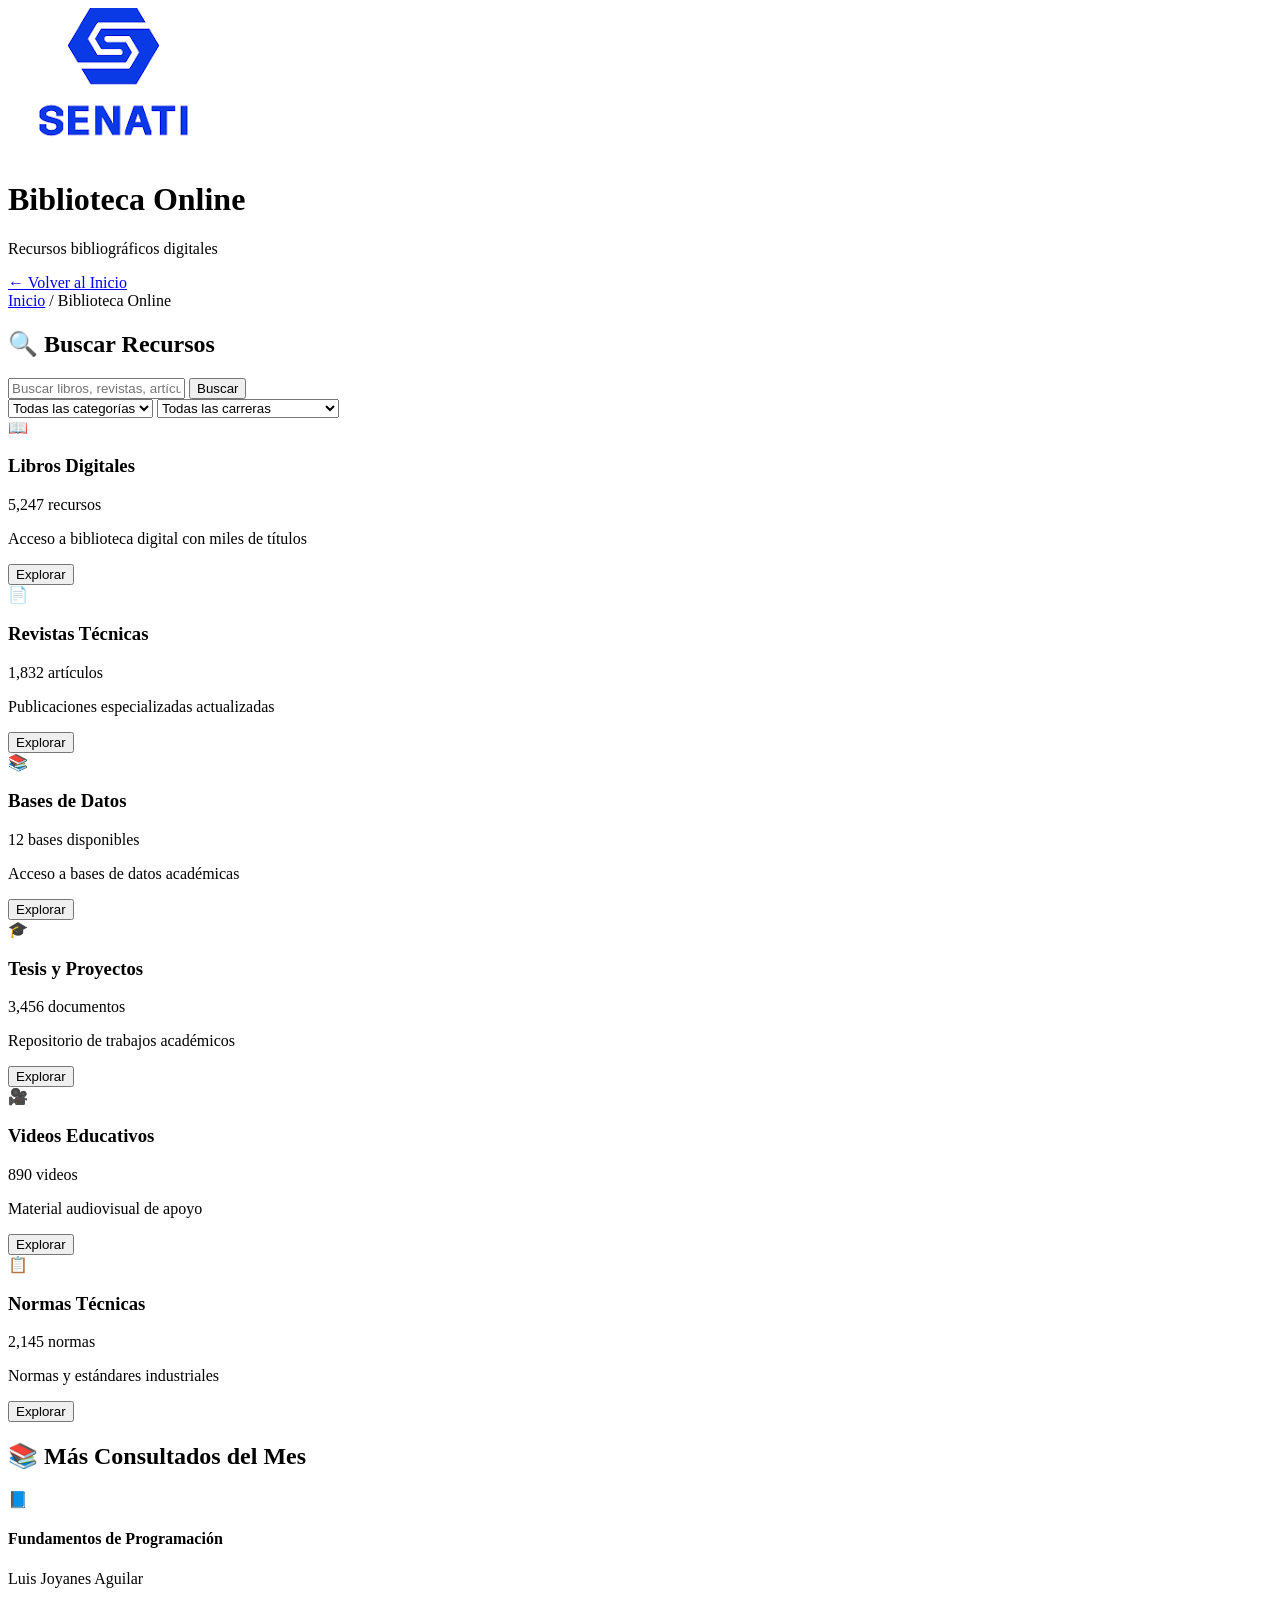
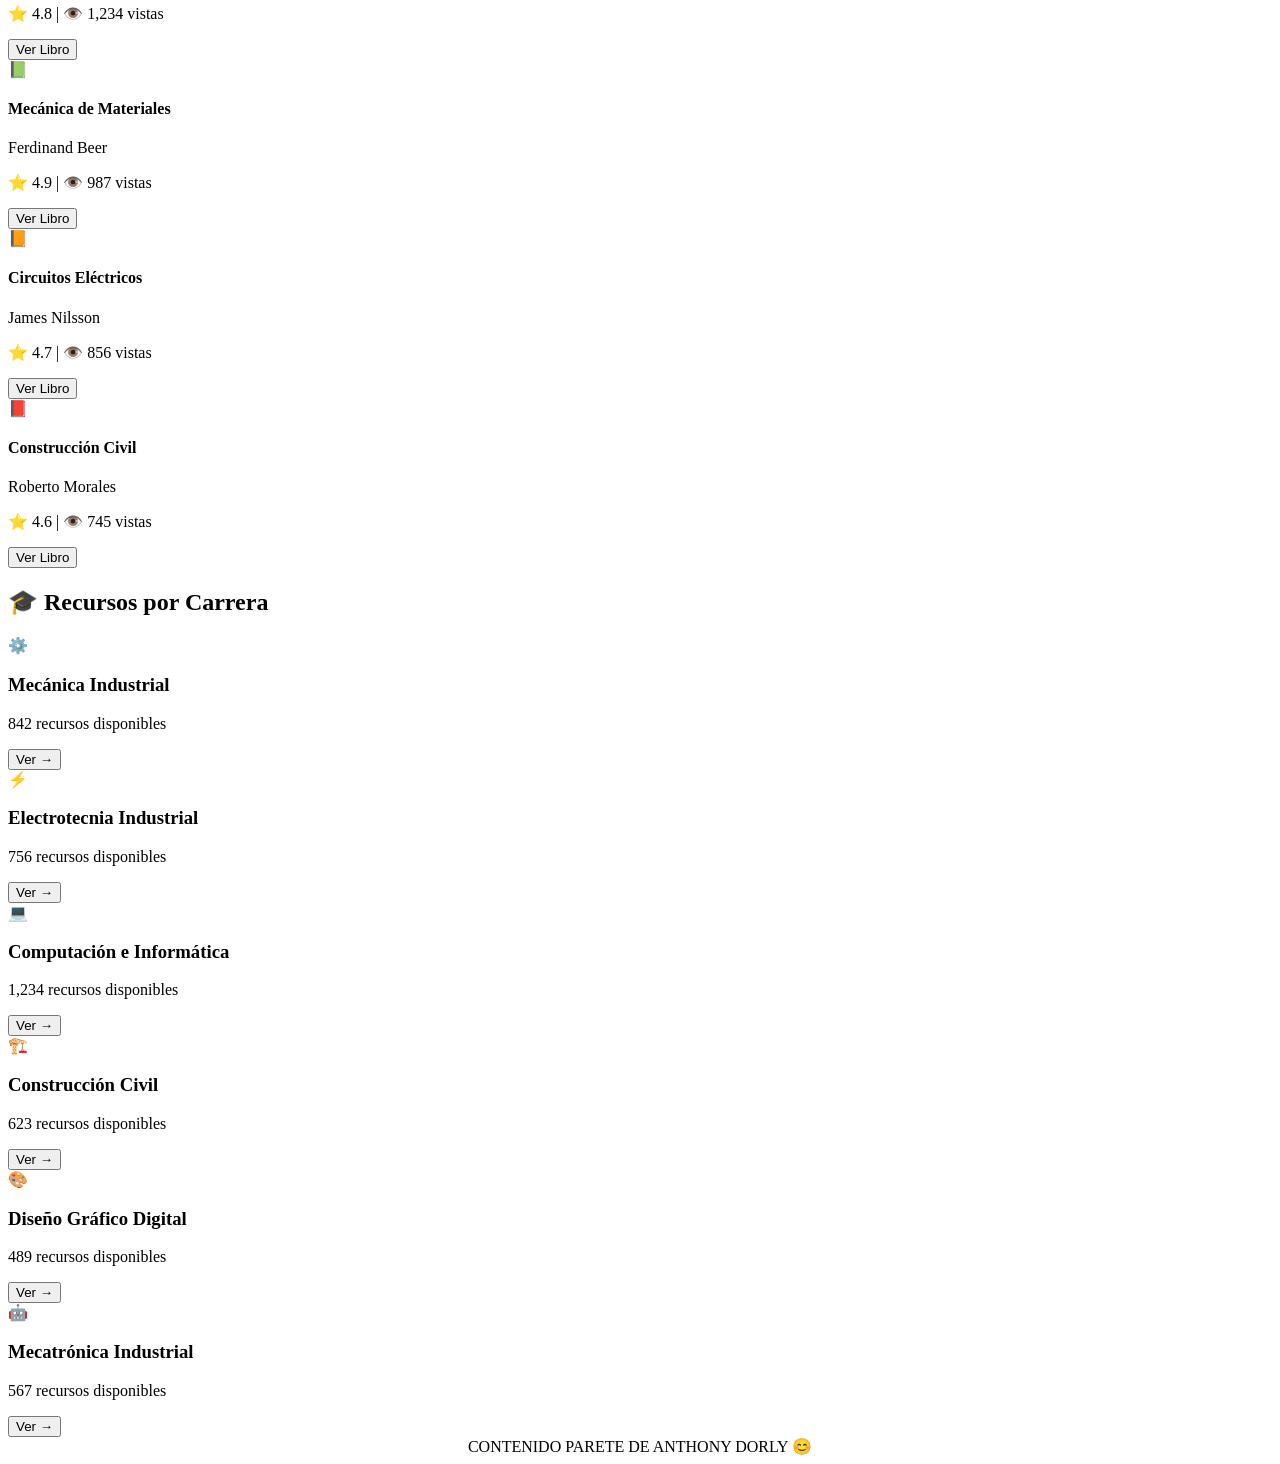
==== page/biblioteca.html @ 98f217ad "PAGINA DE BIBLIOTECA creada Parte lista para ser conectada" ====
<!DOCTYPE html>
<html lang="es">
<head>
    <meta charset="UTF-8">
    <meta name="viewport" content="width=device-width, initial-scale=1.0">
    <title>Biblioteca Online - SENATI</title>
    <link rel="shortcut icon" href="../img/logo-senati.png" type="image/x-icon">
    <link rel="stylesheet" href="../css/pages.css">
</head>
<body>

    <!-- HEADER -->
    <header class="page-header">
        <div class="header-content">
            <div class="header-left">
                <img src="../img/logo-senati.png" alt="SENATI" class="logo">
                <div class="header-title">
                    <h1>Biblioteca Online</h1>
                    <p>Recursos bibliográficos digitales</p>
                </div>
            </div>
            <a href="../index.html" class="btn-back">← Volver al Inicio</a>
        </div>
    </header>

    <!-- MAIN -->
    <main class="main-content">

        <!-- BREADCRUMB -->
        <div class="breadcrumb">
            <a href="../index.html">Inicio</a> / <span>Biblioteca Online</span>
        </div>

        <!-- SEARCH BAR -->
        <div class="search-container">
            <h2>🔍 Buscar Recursos</h2>
            <div class="search-bar">
                <input type="text" placeholder="Buscar libros, revistas, artículos...">
                <button class="btn-search">Buscar</button>
            </div>
            <div class="search-filters">
                <select>
                    <option>Todas las categorías</option>
                    <option>Libros</option>
                    <option>Revistas</option>
                    <option>Artículos</option>
                    <option>Tesis</option>
                </select>
                <select>
                    <option>Todas las carreras</option>
                    <option>Mecánica Industrial</option>
                    <option>Electrotecnia</option>
                    <option>Computación e Informática</option>
                    <option>Construcción Civil</option>
                </select>
            </div>
        </div>
        
        <!-- CATEGORIES -->
        <div class="categories-grid">
            <div class="category-card">
                <div class="category-icon">📖</div>
                <h3>Libros Digitales</h3>
                <p class="category-count">5,247 recursos</p>
                <p>Acceso a biblioteca digital con miles de títulos</p>
                <button class="btn-category">Explorar</button>
            </div>

            <div class="category-card">
                <div class="category-icon">📄</div>
                <h3>Revistas Técnicas</h3>
                <p class="category-count">1,832 artículos</p>
                <p>Publicaciones especializadas actualizadas</p>
                <button class="btn-category">Explorar</button>
            </div>

            <div class="category-card">
                <div class="category-icon">📚</div>
                <h3>Bases de Datos</h3>
                <p class="category-count">12 bases disponibles</p>
                <p>Acceso a bases de datos académicas</p>
                <button class="btn-category">Explorar</button>
            </div>

            <div class="category-card">
                <div class="category-icon">🎓</div>
                <h3>Tesis y Proyectos</h3>
                <p class="category-count">3,456 documentos</p>
                <p>Repositorio de trabajos académicos</p>
                <button class="btn-category">Explorar</button>
            </div>

            <div class="category-card">
                <div class="category-icon">🎥</div>
                <h3>Videos Educativos</h3>
                <p class="category-count">890 videos</p>
                <p>Material audiovisual de apoyo</p>
                <button class="btn-category">Explorar</button>
            </div>

            <div class="category-card">
                <div class="category-icon">📋</div>
                <h3>Normas Técnicas</h3>
                <p class="category-count">2,145 normas</p>
                <p>Normas y estándares industriales</p>
                <button class="btn-category">Explorar</button>
            </div>
        </div>

        <!-- POPULAR BOOKS -->
        <section class="popular-section">
            <h2>📚 Más Consultados del Mes</h2>
            <div class="books-grid">
                <div class="book-card">
                    <div class="book-cover">📘</div>
                    <h4>Fundamentos de Programación</h4>
                    <p class="book-author">Luis Joyanes Aguilar</p>
                    <p class="book-stats">⭐ 4.8 | 👁️ 1,234 vistas</p>
                    <button class="btn-book">Ver Libro</button>
                </div>

                <div class="book-card">
                    <div class="book-cover">📗</div>
                    <h4>Mecánica de Materiales</h4>
                    <p class="book-author">Ferdinand Beer</p>
                    <p class="book-stats">⭐ 4.9 | 👁️ 987 vistas</p>
                    <button class="btn-book">Ver Libro</button>
                </div>

                <div class="book-card">
                    <div class="book-cover">📙</div>
                    <h4>Circuitos Eléctricos</h4>
                    <p class="book-author">James Nilsson</p>
                    <p class="book-stats">⭐ 4.7 | 👁️ 856 vistas</p>
                    <button class="btn-book">Ver Libro</button>
                </div>

                <div class="book-card">
                    <div class="book-cover">📕</div>
                    <h4>Construcción Civil</h4>
                    <p class="book-author">Roberto Morales</p>
                    <p class="book-stats">⭐ 4.6 | 👁️ 745 vistas</p>
                    <button class="btn-book">Ver Libro</button>
                </div>
            </div>
        </section>

        <!-- CARRERAS -->
        <section class="careers-section">
            <h2>🎓 Recursos por Carrera</h2>
            <div class="careers-list">
                <div class="career-item">
                    <div class="career-icon">⚙️</div>
                    <div class="career-info">
                        <h3>Mecánica Industrial</h3>
                        <p>842 recursos disponibles</p>
                    </div>
                    <button class="btn-career">Ver →</button>
                </div>

                <div class="career-item">
                    <div class="career-icon">⚡</div>
                    <div class="career-info">
                        <h3>Electrotecnia Industrial</h3>
                        <p>756 recursos disponibles</p>
                    </div>
                    <button class="btn-career">Ver →</button>
                </div>

                <div class="career-item">
                    <div class="career-icon">💻</div>
                    <div class="career-info">
                        <h3>Computación e Informática</h3>
                        <p>1,234 recursos disponibles</p>
                    </div>
                    <button class="btn-career">Ver →</button>
                </div>

                <div class="career-item">
                    <div class="career-icon">🏗️</div>
                    <div class="career-info">
                        <h3>Construcción Civil</h3>
                        <p>623 recursos disponibles</p>
                    </div>
                    <button class="btn-career">Ver →</button>
                </div>

                <div class="career-item">
                    <div class="career-icon">🎨</div>
                    <div class="career-info">
                        <h3>Diseño Gráfico Digital</h3>
                        <p>489 recursos disponibles</p>
                    </div>
                    <button class="btn-career">Ver →</button>
                </div>

                <div class="career-item">
                    <div class="career-icon">🤖</div>
                    <div class="career-info">
                        <h3>Mecatrónica Industrial</h3>
                        <p>567 recursos disponibles</p>
                    </div>
                    <button class="btn-career">Ver →</button>
                </div>
            </div>
        </section>

    </main>

</body>
</html>
<center> CONTENIDO PARETE DE ANTHONY DORLY 😊 </center>
        </div>
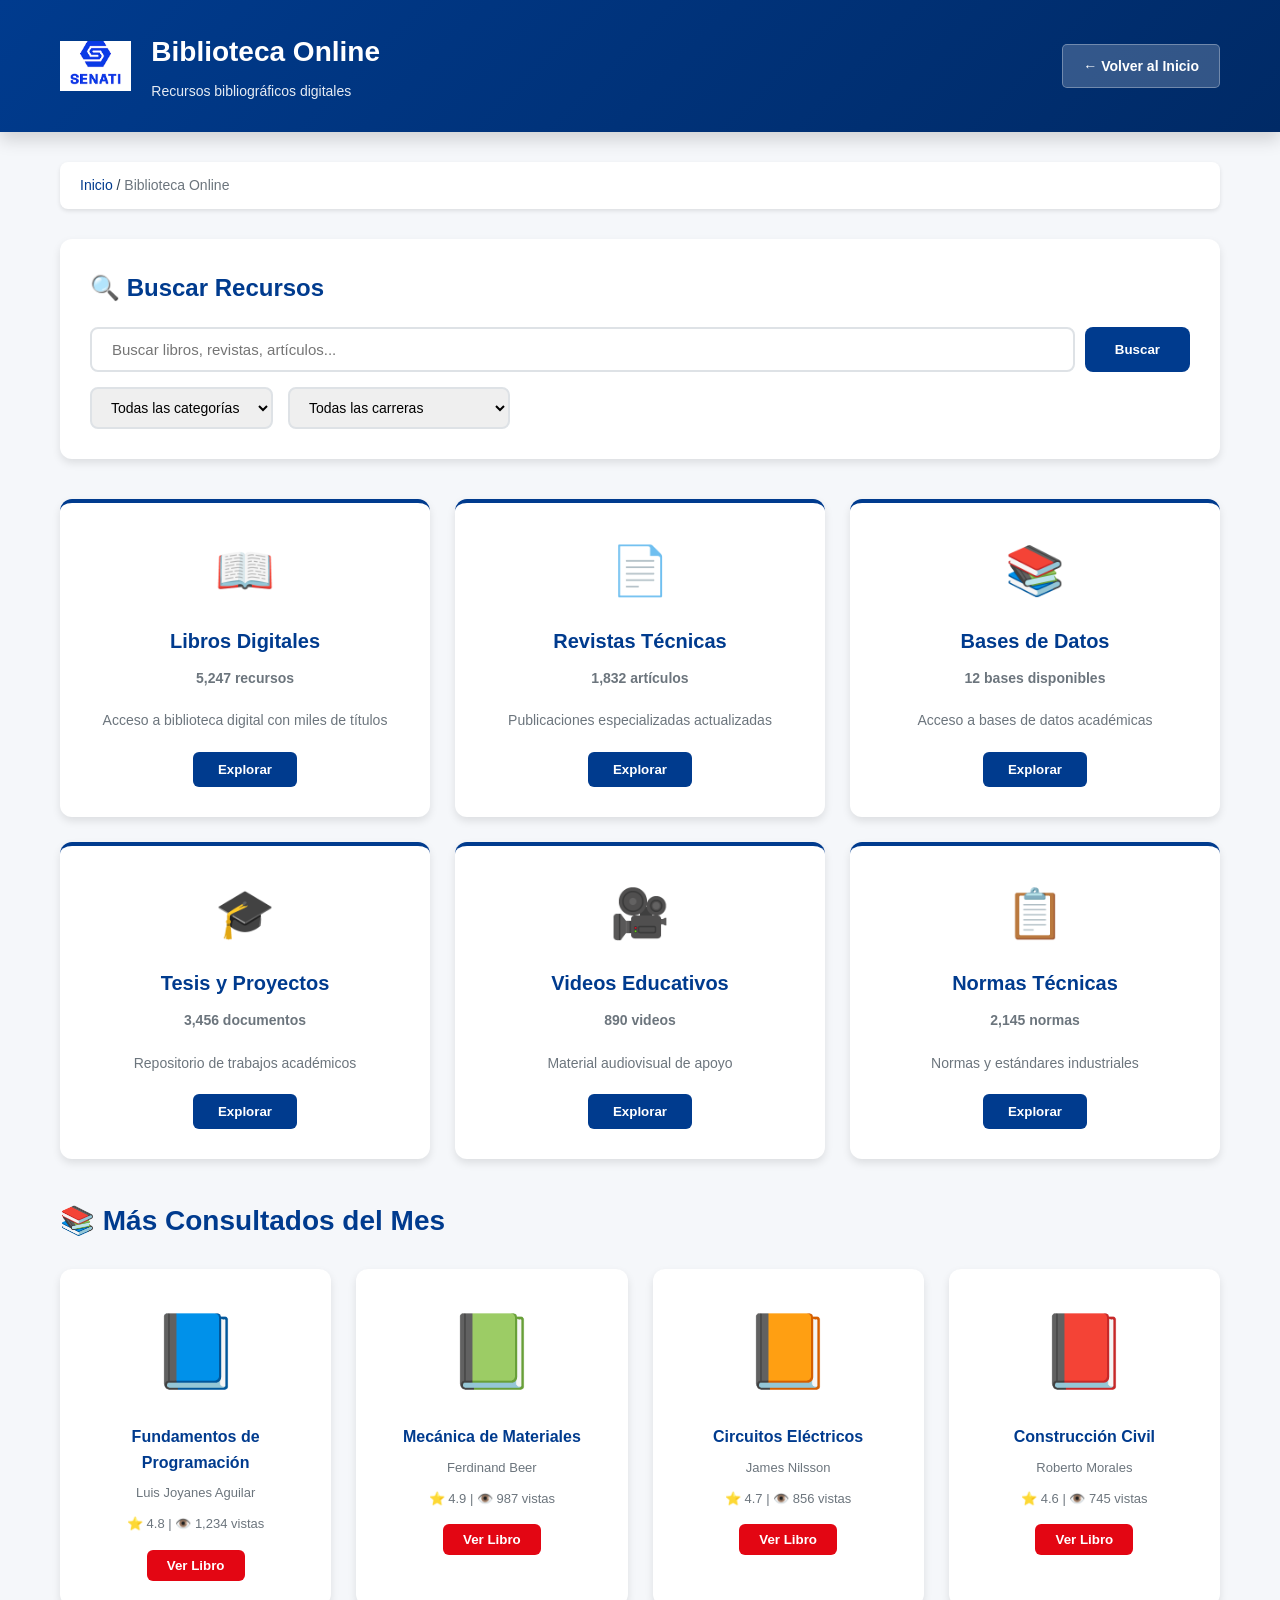
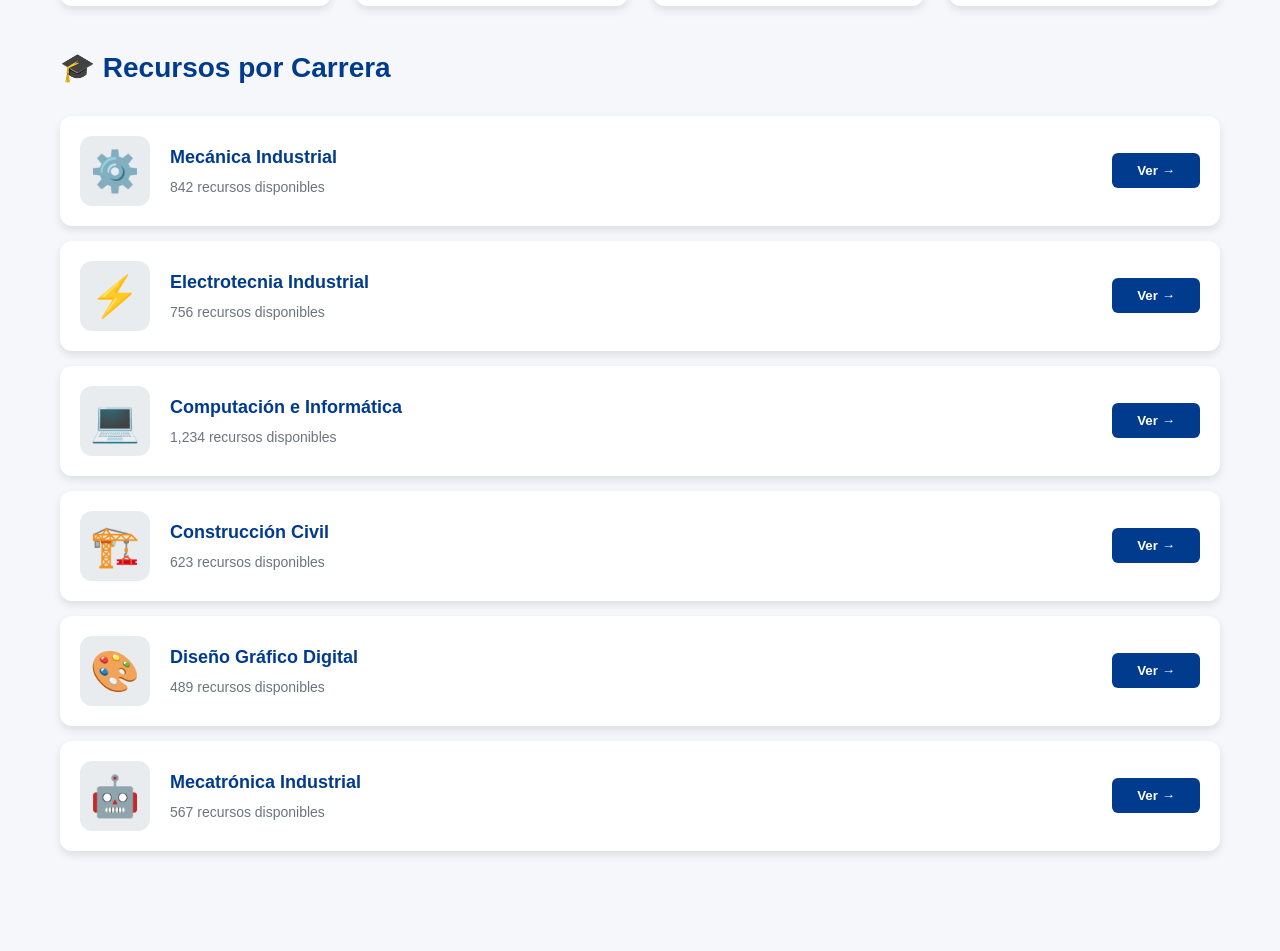
==== commit ea7780e7: "Remove content from biblioteca.html" ====
--- a/page/biblioteca.html
+++ b/page/biblioteca.html
@@ -209,5 +209,5 @@
 
 </body>
 </html>
-<center> CONTENIDO PARETE DE ANTHONY DORLY 😊 </center>
-        </div>
+
+        </div>
--- a/css/pages.css
+++ b/css/pages.css
@@ -0,0 +1,2617 @@
+/* ================================
+   PÁGINAS INTERNAS - SENATI
+   Diseño profesional para todas las páginas
+   ================================ */
+
+/* RESET Y VARIABLES */
+* {
+    margin: 0;
+    padding: 0;
+    box-sizing: border-box;
+}
+
+:root {
+    --senati-blue: #003b8e;
+    --senati-blue-dark: #002a66;
+    --senati-blue-light: #1e5fb8;
+    --senati-red: #e30613;
+    --senati-red-dark: #c00510;
+    --white: #ffffff;
+    --gray-bg: #f5f7fa;
+    --gray-light: #e9ecef;
+    --gray-medium: #dee2e6;
+    --text-dark: #2c3e50;
+    --text-gray: #6c757d;
+    --success: #28a745;
+    --warning: #ffc107;
+    --danger: #dc3545;
+    --info: #17a2b8;
+    --shadow-sm: 0 2px 4px rgba(0, 0, 0, 0.1);
+    --shadow: 0 4px 8px rgba(0, 0, 0, 0.1);
+    --shadow-lg: 0 8px 16px rgba(0, 0, 0, 0.15);
+    --shadow-xl: 0 12px 24px rgba(0, 0, 0, 0.2);
+}
+
+body {
+    font-family: 'Segoe UI', -apple-system, BlinkMacSystemFont, sans-serif;
+    background: var(--gray-bg);
+    color: var(--text-dark);
+    line-height: 1.6;
+    min-height: 100vh;
+}
+
+/* ================================
+   HEADER DE PÁGINAS
+   ================================ */
+.page-header {
+    background: linear-gradient(135deg, var(--senati-blue) 0%, var(--senati-blue-dark) 100%);
+    color: var(--white);
+    padding: 30px 0;
+    box-shadow: var(--shadow-lg);
+    position: sticky;
+    top: 0;
+    z-index: 100;
+}
+
+.header-content {
+    max-width: 1200px;
+    margin: 0 auto;
+    padding: 0 20px;
+    display: flex;
+    justify-content: space-between;
+    align-items: center;
+    gap: 20px;
+}
+
+.header-left {
+    display: flex;
+    align-items: center;
+    gap: 20px;
+}
+
+.header-left .logo {
+    height: 50px;
+    transition: transform 0.3s;
+}
+
+.header-left .logo:hover {
+    transform: scale(1.05);
+}
+
+.header-title h1 {
+    font-size: 28px;
+    font-weight: 700;
+    margin-bottom: 5px;
+}
+
+.header-title p {
+    font-size: 14px;
+    opacity: 0.9;
+}
+
+.btn-back {
+    background: rgba(255, 255, 255, 0.2);
+    color: var(--white);
+    padding: 10px 20px;
+    border-radius: 5px;
+    text-decoration: none;
+    font-size: 14px;
+    font-weight: 600;
+    transition: all 0.3s;
+    border: 1px solid rgba(255, 255, 255, 0.3);
+}
+
+.btn-back:hover {
+    background: var(--senati-red);
+    border-color: var(--senati-red);
+    transform: translateX(-5px);
+}
+
+/* ================================
+   MAIN CONTENT
+   ================================ */
+.main-content {
+    max-width: 1200px;
+    margin: 0 auto;
+    padding: 30px 20px 60px;
+}
+
+/* BREADCRUMB */
+.breadcrumb {
+    background: var(--white);
+    padding: 12px 20px;
+    border-radius: 8px;
+    margin-bottom: 30px;
+    box-shadow: var(--shadow-sm);
+    font-size: 14px;
+}
+
+.breadcrumb a {
+    color: var(--senati-blue);
+    text-decoration: none;
+    transition: color 0.3s;
+}
+
+.breadcrumb a:hover {
+    color: var(--senati-red);
+}
+
+.breadcrumb span {
+    color: var(--text-gray);
+}
+
+/* ================================
+   INFO BOX
+   ================================ */
+.info-box {
+    background: linear-gradient(135deg, var(--senati-blue) 0%, var(--senati-blue-light) 100%);
+    color: var(--white);
+    padding: 40px;
+    border-radius: 12px;
+    margin-bottom: 40px;
+    box-shadow: var(--shadow-lg);
+}
+
+.info-box h2 {
+    font-size: 32px;
+    margin-bottom: 15px;
+    font-weight: 700;
+}
+
+.info-box p {
+    font-size: 16px;
+    line-height: 1.8;
+    margin-bottom: 25px;
+    opacity: 0.95;
+}
+
+.info-box.blackboard-theme {
+    background: linear-gradient(135deg, #2c2c2c 0%, #1a1a1a 100%);
+}
+
+.info-box.titulacion-theme {
+    background: linear-gradient(135deg, var(--senati-red) 0%, #a00410 100%);
+}
+
+.access-button {
+    display: inline-block;
+    background: var(--white);
+    color: var(--senati-blue);
+    padding: 15px 30px;
+    border-radius: 8px;
+    text-decoration: none;
+    font-weight: 700;
+    font-size: 16px;
+    transition: all 0.3s;
+    box-shadow: var(--shadow);
+}
+
+.access-button:hover {
+    background: var(--senati-red);
+    color: var(--white);
+    transform: translateY(-3px);
+    box-shadow: var(--shadow-xl);
+}
+
+/* ================================
+   SEARCH CONTAINER
+   ================================ */
+.search-container {
+    background: var(--white);
+    padding: 30px;
+    border-radius: 12px;
+    margin-bottom: 40px;
+    box-shadow: var(--shadow);
+}
+
+.search-container h2 {
+    color: var(--senati-blue);
+    font-size: 24px;
+    margin-bottom: 20px;
+}
+
+.search-bar {
+    display: flex;
+    gap: 10px;
+    margin-bottom: 15px;
+}
+
+.search-bar input {
+    flex: 1;
+    padding: 12px 20px;
+    border: 2px solid var(--gray-medium);
+    border-radius: 8px;
+    font-size: 15px;
+    transition: border-color 0.3s;
+}
+
+.search-bar input:focus {
+    outline: none;
+    border-color: var(--senati-blue);
+}
+
+.btn-search {
+    background: var(--senati-blue);
+    color: var(--white);
+    padding: 12px 30px;
+    border: none;
+    border-radius: 8px;
+    font-weight: 600;
+    cursor: pointer;
+    transition: all 0.3s;
+}
+
+.btn-search:hover {
+    background: var(--senati-red);
+    transform: translateY(-2px);
+}
+
+.search-filters {
+    display: flex;
+    gap: 15px;
+    flex-wrap: wrap;
+}
+
+.search-filters select {
+    padding: 10px 15px;
+    border: 2px solid var(--gray-medium);
+    border-radius: 8px;
+    font-size: 14px;
+    cursor: pointer;
+    transition: border-color 0.3s;
+}
+
+.search-filters select:focus {
+    outline: none;
+    border-color: var(--senati-blue);
+}
+
+/* ================================
+   CATEGORIES GRID (BIBLIOTECA)
+   ================================ */
+.categories-grid {
+    display: grid;
+    grid-template-columns: repeat(auto-fit, minmax(280px, 1fr));
+    gap: 25px;
+    margin-bottom: 40px;
+}
+
+.category-card {
+    background: var(--white);
+    padding: 30px;
+    border-radius: 12px;
+    text-align: center;
+    box-shadow: var(--shadow);
+    transition: all 0.3s;
+    border-top: 4px solid var(--senati-blue);
+}
+
+.category-card:hover {
+    transform: translateY(-8px);
+    box-shadow: var(--shadow-xl);
+    border-top-color: var(--senati-red);
+}
+
+.category-icon {
+    font-size: 48px;
+    margin-bottom: 15px;
+}
+
+.category-card h3 {
+    color: var(--senati-blue);
+    font-size: 20px;
+    margin-bottom: 10px;
+    font-weight: 700;
+}
+
+.category-count {
+    color: var(--senati-red);
+    font-weight: 700;
+    font-size: 18px;
+    margin-bottom: 10px;
+}
+
+.category-card p {
+    color: var(--text-gray);
+    font-size: 14px;
+    margin-bottom: 20px;
+}
+
+.btn-category {
+    background: var(--senati-blue);
+    color: var(--white);
+    padding: 10px 25px;
+    border: none;
+    border-radius: 6px;
+    font-weight: 600;
+    cursor: pointer;
+    transition: all 0.3s;
+}
+
+.btn-category:hover {
+    background: var(--senati-red);
+    transform: scale(1.05);
+}
+
+/* ================================
+   POPULAR BOOKS SECTION
+   ================================ */
+.popular-section {
+    margin-bottom: 40px;
+}
+
+.popular-section h2 {
+    color: var(--senati-blue);
+    font-size: 28px;
+    margin-bottom: 25px;
+}
+
+.books-grid {
+    display: grid;
+    grid-template-columns: repeat(auto-fit, minmax(240px, 1fr));
+    gap: 25px;
+}
+
+.book-card {
+    background: var(--white);
+    padding: 25px;
+    border-radius: 12px;
+    box-shadow: var(--shadow);
+    text-align: center;
+    transition: all 0.3s;
+}
+
+.book-card:hover {
+    transform: translateY(-5px);
+    box-shadow: var(--shadow-lg);
+}
+
+.book-cover {
+    font-size: 72px;
+    margin-bottom: 15px;
+}
+
+.book-card h4 {
+    color: var(--senati-blue);
+    font-size: 16px;
+    margin-bottom: 8px;
+    font-weight: 700;
+}
+
+.book-author {
+    color: var(--text-gray);
+    font-size: 13px;
+    margin-bottom: 10px;
+}
+
+.book-stats {
+    font-size: 13px;
+    color: var(--text-gray);
+    margin-bottom: 15px;
+}
+
+.btn-book {
+    background: var(--senati-red);
+    color: var(--white);
+    padding: 8px 20px;
+    border: none;
+    border-radius: 6px;
+    font-weight: 600;
+    cursor: pointer;
+    transition: all 0.3s;
+}
+
+.btn-book:hover {
+    background: var(--senati-blue);
+    transform: scale(1.05);
+}
+
+/* ================================
+   CAREERS SECTION
+   ================================ */
+.careers-section {
+    margin-bottom: 40px;
+}
+
+.careers-section h2 {
+    color: var(--senati-blue);
+    font-size: 28px;
+    margin-bottom: 25px;
+}
+
+.careers-list {
+    display: flex;
+    flex-direction: column;
+    gap: 15px;
+}
+
+.career-item {
+    background: var(--white);
+    padding: 20px;
+    border-radius: 12px;
+    display: flex;
+    align-items: center;
+    gap: 20px;
+    box-shadow: var(--shadow);
+    transition: all 0.3s;
+}
+
+.career-item:hover {
+    transform: translateX(10px);
+    box-shadow: var(--shadow-lg);
+}
+
+.career-icon {
+    font-size: 40px;
+    background: var(--gray-light);
+    width: 70px;
+    height: 70px;
+    display: flex;
+    align-items: center;
+    justify-content: center;
+    border-radius: 12px;
+}
+
+.career-info {
+    flex: 1;
+}
+
+.career-info h3 {
+    color: var(--senati-blue);
+    font-size: 18px;
+    margin-bottom: 5px;
+    font-weight: 700;
+}
+
+.career-info p {
+    color: var(--text-gray);
+    font-size: 14px;
+}
+
+.btn-career {
+    background: var(--senati-blue);
+    color: var(--white);
+    padding: 10px 25px;
+    border: none;
+    border-radius: 6px;
+    font-weight: 600;
+    cursor: pointer;
+    transition: all 0.3s;
+}
+
+.btn-career:hover {
+    background: var(--senati-red);
+}
+
+/* ================================
+   EMAIL CONTAINER (CORREO)
+   ================================ */
+.email-container {
+    background: var(--white);
+    border-radius: 12px;
+    box-shadow: var(--shadow);
+    overflow: hidden;
+    display: grid;
+    grid-template-columns: 250px 1fr;
+    min-height: 600px;
+}
+
+.sidebar {
+    background: var(--gray-light);
+    padding: 20px;
+    border-right: 1px solid var(--gray-medium);
+}
+
+.btn-compose {
+    width: 100%;
+    background: var(--senati-red);
+    color: var(--white);
+    padding: 12px;
+    border: none;
+    border-radius: 8px;
+    font-weight: 700;
+    font-size: 15px;
+    cursor: pointer;
+    margin-bottom: 20px;
+    transition: all 0.3s;
+}
+
+.btn-compose:hover {
+    background: var(--senati-blue);
+    transform: scale(1.02);
+}
+
+.sidebar-menu {
+    list-style: none;
+}
+
+.sidebar-menu li {
+    margin-bottom: 5px;
+}
+
+.sidebar-menu a {
+    display: flex;
+    align-items: center;
+    justify-content: space-between;
+    padding: 12px 15px;
+    color: var(--text-dark);
+    text-decoration: none;
+    border-radius: 8px;
+    font-size: 14px;
+    transition: all 0.3s;
+}
+
+.sidebar-menu a:hover {
+    background: var(--white);
+}
+
+.sidebar-menu a.active {
+    background: var(--senati-blue);
+    color: var(--white);
+    font-weight: 600;
+}
+
+.menu-badge {
+    background: var(--senati-red);
+    color: var(--white);
+    padding: 2px 8px;
+    border-radius: 12px;
+    font-size: 12px;
+    font-weight: 700;
+}
+
+.email-content {
+    padding: 20px;
+}
+
+.email-toolbar {
+    display: flex;
+    gap: 10px;
+    padding-bottom: 15px;
+    border-bottom: 2px solid var(--gray-light);
+    margin-bottom: 15px;
+}
+
+.toolbar-btn {
+    background: var(--gray-light);
+    color: var(--text-dark);
+    padding: 8px 15px;
+    border: none;
+    border-radius: 6px;
+    font-size: 14px;
+    cursor: pointer;
+    transition: all 0.3s;
+}
+
+.toolbar-btn:hover {
+    background: var(--senati-blue);
+    color: var(--white);
+}
+
+.email-list {
+    list-style: none;
+}
+
+.email-item {
+    display: grid;
+    grid-template-columns: 30px 1fr 120px;
+    gap: 15px;
+    padding: 15px;
+    border-bottom: 1px solid var(--gray-light);
+    transition: all 0.3s;
+    cursor: pointer;
+}
+
+.email-item:hover {
+    background: var(--gray-bg);
+}
+
+.email-item.unread {
+    background: #f8f9fa;
+}
+
+.email-item.unread .email-from {
+    font-weight: 700;
+}
+
+.email-checkbox {
+    cursor: pointer;
+    width: 18px;
+    height: 18px;
+}
+
+.email-from {
+    color: var(--senati-blue);
+    font-size: 15px;
+    margin-bottom: 5px;
+}
+
+.email-subject {
+    color: var(--text-dark);
+    font-weight: 600;
+    font-size: 14px;
+    margin-bottom: 5px;
+}
+
+.email-preview {
+    color: var(--text-gray);
+    font-size: 13px;
+    overflow: hidden;
+    text-overflow: ellipsis;
+    white-space: nowrap;
+}
+
+.email-date {
+    color: var(--text-gray);
+    font-size: 13px;
+    text-align: right;
+}
+
+/* ================================
+   DASHBOARD (BLACKBOARD)
+   ================================ */
+.dashboard-grid {
+    display: grid;
+    grid-template-columns: repeat(auto-fit, minmax(280px, 1fr));
+    gap: 25px;
+    margin-bottom: 40px;
+}
+
+.dashboard-card {
+    background: var(--white);
+    padding: 30px;
+    border-radius: 12px;
+    box-shadow: var(--shadow);
+    text-align: center;
+    transition: all 0.3s;
+    border-left: 4px solid var(--senati-blue);
+}
+
+.dashboard-card:hover {
+    transform: translateY(-5px);
+    box-shadow: var(--shadow-lg);
+    border-left-color: var(--senati-red);
+}
+
+.dashboard-icon {
+    font-size: 48px;
+    margin-bottom: 15px;
+}
+
+.dashboard-card h3 {
+    color: var(--senati-blue);
+    font-size: 18px;
+    margin-bottom: 10px;
+    font-weight: 700;
+}
+
+.dashboard-stat {
+    color: var(--senati-red);
+    font-size: 24px;
+    font-weight: 700;
+    margin-bottom: 10px;
+}
+
+.dashboard-card p {
+    color: var(--text-gray);
+    font-size: 14px;
+}
+
+/* ================================
+   COURSES SECTION (BLACKBOARD)
+   ================================ */
+.courses-section {
+    margin-bottom: 40px;
+}
+
+.courses-section h2 {
+    color: var(--senati-blue);
+    font-size: 28px;
+    margin-bottom: 25px;
+}
+
+.courses-grid {
+    display: grid;
+    grid-template-columns: repeat(auto-fit, minmax(320px, 1fr));
+    gap: 25px;
+}
+
+.course-card {
+    background: var(--white);
+    border-radius: 12px;
+    overflow: hidden;
+    box-shadow: var(--shadow);
+    transition: all 0.3s;
+}
+
+.course-card:hover {
+    transform: translateY(-5px);
+    box-shadow: var(--shadow-lg);
+}
+
+.course-header {
+    background: linear-gradient(135deg, var(--senati-blue) 0%, var(--senati-blue-light) 100%);
+    color: var(--white);
+    padding: 15px 20px;
+    display: flex;
+    justify-content: space-between;
+    align-items: center;
+}
+
+.course-code {
+    background: rgba(255, 255, 255, 0.2);
+    padding: 5px 12px;
+    border-radius: 20px;
+    font-size: 13px;
+    font-weight: 700;
+}
+
+.course-status {
+    font-size: 12px;
+    font-weight: 600;
+    padding: 4px 10px;
+    border-radius: 12px;
+}
+
+.course-status.active {
+    background: var(--success);
+}
+
+.course-card h3 {
+    color: var(--senati-blue);
+    font-size: 20px;
+    padding: 20px 20px 10px;
+    font-weight: 700;
+}
+
+.course-instructor {
+    color: var(--text-gray);
+    font-size: 14px;
+    padding: 0 20px 15px;
+}
+
+.course-progress {
+    padding: 0 20px 15px;
+}
+
+.progress-label {
+    color: var(--text-gray);
+    font-size: 13px;
+    margin-bottom: 8px;
+}
+
+.progress-bar {
+    background: var(--gray-light);
+    height: 8px;
+    border-radius: 4px;
+    overflow: hidden;
+}
+
+.progress-fill {
+    background: linear-gradient(90deg, var(--senati-blue), var(--senati-red));
+    height: 100%;
+    transition: width 0.3s;
+}
+
+.course-stats {
+    display: flex;
+    gap: 15px;
+    padding: 15px 20px;
+    border-top: 1px solid var(--gray-light);
+    font-size: 13px;
+    color: var(--text-gray);
+}
+
+.btn-course {
+    width: calc(100% - 40px);
+    margin: 0 20px 20px;
+    background: var(--senati-blue);
+    color: var(--white);
+    padding: 12px;
+    border: none;
+    border-radius: 8px;
+    font-weight: 600;
+    cursor: pointer;
+    transition: all 0.3s;
+}
+
+.btn-course:hover {
+    background: var(--senati-red);
+}
+
+/* ================================
+   DEADLINES SECTION
+   ================================ */
+.deadlines-section {
+    margin-bottom: 40px;
+}
+
+.deadlines-section h2 {
+    color: var(--senati-blue);
+    font-size: 28px;
+    margin-bottom: 25px;
+}
+
+.deadlines-list {
+    display: flex;
+    flex-direction: column;
+    gap: 15px;
+}
+
+.deadline-item {
+    background: var(--white);
+    padding: 20px;
+    border-radius: 12px;
+    display: grid;
+    grid-template-columns: 80px 1fr 120px;
+    gap: 20px;
+    align-items: center;
+    box-shadow: var(--shadow);
+    transition: all 0.3s;
+    border-left: 4px solid var(--gray-medium);
+}
+
+.deadline-item:hover {
+    transform: translateX(5px);
+    box-shadow: var(--shadow-lg);
+}
+
+.deadline-item.urgent {
+    border-left-color: var(--danger);
+}
+
+.deadline-item.warning {
+    border-left-color: var(--warning);
+}
+
+.deadline-item.normal {
+    border-left-color: var(--info);
+}
+
+.deadline-date {
+    text-align: center;
+}
+
+.date-day {
+    font-size: 32px;
+    font-weight: 700;
+    color: var(--senati-blue);
+    line-height: 1;
+}
+
+.date-month {
+    font-size: 14px;
+    color: var(--text-gray);
+    font-weight: 600;
+    text-transform: uppercase;
+}
+
+.deadline-info h4 {
+    color: var(--senati-blue);
+    font-size: 16px;
+    margin-bottom: 5px;
+    font-weight: 700;
+}
+
+.deadline-info p {
+    color: var(--text-gray);
+    font-size: 14px;
+    margin-bottom: 8px;
+}
+
+.deadline-course {
+    display: inline-block;
+    background: var(--gray-light);
+    padding: 4px 10px;
+    border-radius: 12px;
+    font-size: 12px;
+    font-weight: 600;
+    color: var(--senati-blue);
+}
+
+.status-badge {
+    padding: 6px 15px;
+    border-radius: 20px;
+    font-size: 13px;
+    font-weight: 600;
+    color: var(--white);
+}
+
+.status-badge.urgent {
+    background: var(--danger);
+}
+
+.status-badge.warning {
+    background: var(--warning);
+    color: var(--text-dark);
+}
+
+.status-badge.normal {
+    background: var(--info);
+}
+
+/* ================================
+   ANNOUNCEMENTS
+   ================================ */
+.announcements-section {
+    margin-bottom: 40px;
+}
+
+.announcements-section h2 {
+    color: var(--senati-blue);
+    font-size: 28px;
+    margin-bottom: 25px;
+}
+
+.announcements-list {
+    display: flex;
+    flex-direction: column;
+    gap: 15px;
+}
+
+.announcement-item {
+    background: var(--white);
+    padding: 20px;
+    border-radius: 12px;
+    display: flex;
+    gap: 20px;
+    box-shadow: var(--shadow);
+    transition: all 0.3s;
+}
+
+.announcement-item:hover {
+    transform: translateX(5px);
+    box-shadow: var(--shadow-lg);
+}
+
+.announcement-icon {
+    font-size: 32px;
+    background: var(--gray-light);
+    width: 60px;
+    height: 60px;
+    display: flex;
+    align-items: center;
+    justify-content: center;
+    border-radius: 12px;
+    flex-shrink: 0;
+}
+
+.announcement-content h4 {
+    color: var(--senati-blue);
+    font-size: 16px;
+    margin-bottom: 8px;
+    font-weight: 700;
+}
+
+.announcement-content p {
+    color: var(--text-gray);
+    font-size: 14px;
+    margin-bottom: 8px;
+}
+
+.announcement-date {
+    color: var(--text-gray);
+    font-size: 12px;
+    font-style: italic;
+}
+
+/* ================================
+   STATS GRID (PROYECTOS)
+   ================================ */
+.stats-grid {
+    display: grid;
+    grid-template-columns: repeat(auto-fit, minmax(240px, 1fr));
+    gap: 25px;
+    margin-bottom: 40px;
+}
+
+.stat-card {
+    background: linear-gradient(135deg, var(--senati-blue) 0%, var(--senati-blue-light) 100%);
+    color: var(--white);
+    padding: 30px;
+    border-radius: 12px;
+    text-align: center;
+    box-shadow: var(--shadow);
+    transition: all 0.3s;
+}
+
+.stat-card:hover {
+    transform: translateY(-5px);
+    box-shadow: var(--shadow-xl);
+}
+
+.stat-number {
+    font-size: 42px;
+    font-weight: 700;
+    margin-bottom: 10px;
+}
+
+.stat-label {
+    font-size: 16px;
+    opacity: 0.9;
+}
+
+/* ================================
+   PROJECT CARDS
+   ================================ */
+.projects-by-career {
+    margin-bottom: 40px;
+}
+
+.projects-by-career h2 {
+    color: var(--senati-blue);
+    font-size: 28px;
+    margin-bottom: 25px;
+}
+
+.career-projects-grid {
+    display: grid;
+    grid-template-columns: repeat(auto-fit, minmax(300px, 1fr));
+    gap: 25px;
+}
+
+.career-project-card {
+    background: var(--white);
+    padding: 30px;
+    border-radius: 12px;
+    box-shadow: var(--shadow);
+    text-align: center;
+    transition: all 0.3s;
+    border-top: 4px solid var(--senati-blue);
+}
+
+.career-project-card:hover {
+    transform: translateY(-8px);
+    box-shadow: var(--shadow-xl);
+    border-top-color: var(--senati-red);
+}
+
+.career-project-icon {
+    font-size: 56px;
+    margin-bottom: 15px;
+}
+
+.career-project-card h3 {
+    color: var(--senati-blue);
+    font-size: 20px;
+    margin-bottom: 10px;
+    font-weight: 700;
+}
+
+.project-count {
+    color: var(--senati-red);
+    font-size: 18px;
+    font-weight: 700;
+    margin-bottom: 10px;
+}
+
+.project-desc {
+    color: var(--text-gray);
+    font-size: 14px;
+    margin-bottom: 20px;
+}
+
+.btn-view-projects {
+    background: var(--senati-blue);
+    color: var(--white);
+    padding: 10px 25px;
+    border: none;
+    border-radius: 8px;
+    font-weight: 600;
+    cursor: pointer;
+    transition: all 0.3s;
+}
+
+.btn-view-projects:hover {
+    background: var(--senati-red);
+    transform: scale(1.05);
+}
+
+/* ================================
+   FEATURED PROJECTS
+   ================================ */
+.featured-projects {
+    margin-bottom: 40px;
+}
+
+.featured-projects h2 {
+    color: var(--senati-blue);
+    font-size: 28px;
+    margin-bottom: 25px;
+}
+
+.featured-grid {
+    display: grid;
+    grid-template-columns: repeat(auto-fit, minmax(320px, 1fr));
+    gap: 25px;
+}
+
+.featured-card {
+    background: var(--white);
+    border-radius: 12px;
+    overflow: hidden;
+    box-shadow: var(--shadow);
+    transition: all 0.3s;
+    position: relative;
+}
+
+.featured-card:hover {
+    transform: translateY(-8px);
+    box-shadow: var(--shadow-xl);
+}
+
+.featured-badge {
+    position: absolute;
+    top: 15px;
+    right: 15px;
+    background: var(--senati-red);
+    color: var(--white);
+    padding: 6px 15px;
+    border-radius: 20px;
+    font-size: 12px;
+    font-weight: 700;
+    z-index: 1;
+}
+
+.featured-card h3 {
+    color: var(--senati-blue);
+    font-size: 18px;
+    padding: 20px 20px 10px;
+    font-weight: 700;
+}
+
+.featured-author,
+.featured-career {
+    color: var(--text-gray);
+    font-size: 14px;
+    padding: 0 20px 5px;
+}
+
+.featured-desc {
+    color: var(--text-dark);
+    font-size: 14px;
+    line-height: 1.6;
+    padding: 15px 20px;
+}
+
+.featured-stats {
+    display: flex;
+    justify-content: space-around;
+    padding: 15px 20px;
+    background: var(--gray-bg);
+    font-size: 13px;
+    color: var(--text-gray);
+    border-top: 1px solid var(--gray-light);
+    border-bottom: 1px solid var(--gray-light);
+}
+
+.featured-actions {
+    display: flex;
+    gap: 10px;
+    padding: 20px;
+}
+
+.btn-download,
+.btn-view {
+    flex: 1;
+    padding: 10px;
+    border: none;
+    border-radius: 8px;
+    font-weight: 600;
+    cursor: pointer;
+    transition: all 0.3s;
+}
+
+.btn-download {
+    background: var(--senati-blue);
+    color: var(--white);
+}
+
+.btn-download:hover {
+    background: var(--senati-blue-dark);
+}
+
+.btn-view {
+    background: var(--gray-light);
+    color: var(--text-dark);
+}
+
+.btn-view:hover {
+    background: var(--senati-red);
+    color: var(--white);
+}
+
+/* ================================
+   RECENT PROJECTS
+   ================================ */
+.recent-projects {
+    margin-bottom: 40px;
+}
+
+.recent-projects h2 {
+    color: var(--senati-blue);
+    font-size: 28px;
+    margin-bottom: 25px;
+}
+
+.recent-list {
+    display: flex;
+    flex-direction: column;
+    gap: 12px;
+}
+
+.recent-item {
+    background: var(--white);
+    padding: 20px;
+    border-radius: 12px;
+    display: grid;
+    grid-template-columns: 60px 1fr auto;
+    gap: 20px;
+    align-items: center;
+    box-shadow: var(--shadow);
+    transition: all 0.3s;
+}
+
+.recent-item:hover {
+    transform: translateX(5px);
+    box-shadow: var(--shadow-lg);
+}
+
+.recent-icon {
+    font-size: 32px;
+    background: var(--gray-light);
+    width: 60px;
+    height: 60px;
+    display: flex;
+    align-items: center;
+    justify-content: center;
+    border-radius: 10px;
+}
+
+.recent-info h4 {
+    color: var(--senati-blue);
+    font-size: 16px;
+    margin-bottom: 5px;
+    font-weight: 700;
+}
+
+.recent-info p {
+    color: var(--text-gray);
+    font-size: 13px;
+}
+
+.recent-meta {
+    display: flex;
+    align-items: center;
+    gap: 15px;
+}
+
+.recent-rating {
+    color: var(--warning);
+    font-weight: 600;
+}
+
+.btn-small {
+    background: var(--senati-blue);
+    color: var(--white);
+    padding: 8px 20px;
+    border: none;
+    border-radius: 6px;
+    font-weight: 600;
+    cursor: pointer;
+    transition: all 0.3s;
+}
+
+.btn-small:hover {
+    background: var(--senati-red);
+}
+
+/* ================================
+   CURRICULUM SECTION
+   ================================ */
+.curriculum-info {
+    background: var(--white);
+    padding: 30px;
+    border-radius: 12px;
+    margin-bottom: 40px;
+    box-shadow: var(--shadow);
+}
+
+.curriculum-info h2 {
+    color: var(--senati-blue);
+    font-size: 28px;
+    margin-bottom: 15px;
+}
+
+.curriculum-info p {
+    color: var(--text-gray);
+    font-size: 16px;
+    line-height: 1.8;
+}
+
+.careers-curriculum {
+    margin-bottom: 40px;
+}
+
+.careers-curriculum h2 {
+    color: var(--senati-blue);
+    font-size: 28px;
+    margin-bottom: 25px;
+}
+
+.careers-curriculum-grid {
+    display: grid;
+    grid-template-columns: repeat(auto-fit, minmax(340px, 1fr));
+    gap: 30px;
+}
+
+.curriculum-card {
+    background: var(--white);
+    border-radius: 12px;
+    overflow: hidden;
+    box-shadow: var(--shadow);
+    transition: all 0.3s;
+}
+
+.curriculum-card:hover {
+    transform: translateY(-8px);
+    box-shadow: var(--shadow-xl);
+}
+
+.curriculum-card.mechanical .curriculum-header {
+    background: linear-gradient(135deg, #6c757d 0%, #495057 100%);
+}
+
+.curriculum-card.electrical .curriculum-header {
+    background: linear-gradient(135deg, #ffc107 0%, #ff9800 100%);
+}
+
+.curriculum-card.computing .curriculum-header {
+    background: linear-gradient(135deg, #007bff 0%, #0056b3 100%);
+}
+
+.curriculum-card.construction .curriculum-header {
+    background: linear-gradient(135deg, #fd7e14 0%, #e65100 100%);
+}
+
+.curriculum-card.design .curriculum-header {
+    background: linear-gradient(135deg, #e83e8c 0%, #c2185b 100%);
+}
+
+.curriculum-card.mechatronics .curriculum-header {
+    background: linear-gradient(135deg, #6f42c1 0%, #5a32a3 100%);
+}
+
+.curriculum-header {
+    background: linear-gradient(135deg, var(--senati-blue) 0%, var(--senati-blue-dark) 100%);
+    color: var(--white);
+    padding: 25px;
+    display: flex;
+    align-items: center;
+    gap: 15px;
+}
+
+.curriculum-icon {
+    font-size: 48px;
+}
+
+.curriculum-header h3 {
+    font-size: 20px;
+    font-weight: 700;
+}
+
+.curriculum-body {
+    padding: 25px;
+}
+
+.curriculum-duration {
+    color: var(--senati-red);
+    font-weight: 600;
+    margin-bottom: 15px;
+}
+
+.curriculum-desc {
+    color: var(--text-gray);
+    font-size: 14px;
+    line-height: 1.6;
+    margin-bottom: 20px;
+}
+
+.curriculum-details {
+    display: grid;
+    grid-template-columns: repeat(3, 1fr);
+    gap: 15px;
+    padding: 20px;
+    background: var(--gray-bg);
+    border-radius: 8px;
+}
+
+.detail-item {
+    text-align: center;
+}
+
+.detail-item strong {
+    display: block;
+    color: var(--senati-blue);
+    font-size: 24px;
+    font-weight: 700;
+    margin-bottom: 5px;
+}
+
+.detail-item span {
+    color: var(--text-gray);
+    font-size: 12px;
+}
+
+.curriculum-actions {
+    padding: 0 25px 25px;
+    display: flex;
+    flex-direction: column;
+    gap: 10px;
+}
+
+.btn-curriculum {
+    background: var(--senati-blue);
+    color: var(--white);
+    padding: 12px;
+    border: none;
+    border-radius: 8px;
+    font-weight: 600;
+    cursor: pointer;
+    transition: all 0.3s;
+}
+
+.btn-curriculum:hover {
+    background: var(--senati-red);
+}
+
+.btn-curriculum-secondary {
+    background: var(--white);
+    color: var(--senati-blue);
+    padding: 12px;
+    border: 2px solid var(--senati-blue);
+    border-radius: 8px;
+    font-weight: 600;
+    cursor: pointer;
+    transition: all 0.3s;
+}
+
+.btn-curriculum-secondary:hover {
+    background: var(--senati-blue);
+    color: var(--white);
+}
+
+/* ================================
+   IMPORTANT INFO SECTION
+   ================================ */
+.important-info {
+    margin-bottom: 40px;
+}
+
+.important-info h2 {
+    color: var(--senati-blue);
+    font-size: 28px;
+    margin-bottom: 25px;
+}
+
+.info-cards {
+    display: grid;
+    grid-template-columns: repeat(auto-fit, minmax(280px, 1fr));
+    gap: 20px;
+}
+
+.info-item {
+    background: var(--white);
+    padding: 25px;
+    border-radius: 12px;
+    display: flex;
+    gap: 20px;
+    box-shadow: var(--shadow);
+    transition: all 0.3s;
+}
+
+.info-item:hover {
+    transform: translateY(-5px);
+    box-shadow: var(--shadow-lg);
+}
+
+.info-icon {
+    font-size: 40px;
+    flex-shrink: 0;
+}
+
+.info-text h4 {
+    color: var(--senati-blue);
+    font-size: 16px;
+    margin-bottom: 8px;
+    font-weight: 700;
+}
+
+.info-text p {
+    color: var(--text-gray);
+    font-size: 14px;
+    line-height: 1.6;
+}
+
+/* ================================
+   RESOURCES SECTION
+   ================================ */
+.resources-section {
+    margin-bottom: 40px;
+}
+
+.resources-section h2 {
+    color: var(--senati-blue);
+    font-size: 28px;
+    margin-bottom: 25px;
+}
+
+.resources-grid {
+    display: grid;
+    grid-template-columns: repeat(auto-fit, minmax(240px, 1fr));
+    gap: 25px;
+}
+
+.resource-card {
+    background: var(--white);
+    padding: 30px;
+    border-radius: 12px;
+    text-align: center;
+    box-shadow: var(--shadow);
+    transition: all 0.3s;
+}
+
+.resource-card:hover {
+    transform: translateY(-5px);
+    box-shadow: var(--shadow-lg);
+}
+
+.resource-icon {
+    font-size: 48px;
+    margin-bottom: 15px;
+}
+
+.resource-card h4 {
+    color: var(--senati-blue);
+    font-size: 18px;
+    margin-bottom: 10px;
+    font-weight: 700;
+}
+
+.resource-card p {
+    color: var(--text-gray);
+    font-size: 14px;
+    margin-bottom: 20px;
+}
+
+.btn-resource {
+    background: var(--senati-red);
+    color: var(--white);
+    padding: 10px 25px;
+    border: none;
+    border-radius: 8px;
+    font-weight: 600;
+    cursor: pointer;
+    transition: all 0.3s;
+}
+
+.btn-resource:hover {
+    background: var(--senati-blue);
+    transform: scale(1.05);
+}
+
+/* ================================
+   TITULACIÓN SECTIONS
+   ================================ */
+.modalities-section {
+    margin-bottom: 40px;
+}
+
+.modalities-section h2 {
+    color: var(--senati-blue);
+    font-size: 28px;
+    margin-bottom: 25px;
+}
+
+.modalities-grid {
+    display: grid;
+    grid-template-columns: repeat(auto-fit, minmax(320px, 1fr));
+    gap: 30px;
+}
+
+.modality-card {
+    background: var(--white);
+    border-radius: 12px;
+    overflow: hidden;
+    box-shadow: var(--shadow);
+    transition: all 0.3s;
+    position: relative;
+}
+
+.modality-card:hover {
+    transform: translateY(-8px);
+    box-shadow: var(--shadow-xl);
+}
+
+.modality-card.innovation {
+    border-top: 4px solid #007bff;
+}
+
+.modality-card.exam {
+    border-top: 4px solid #28a745;
+}
+
+.modality-card.work {
+    border-top: 4px solid #ffc107;
+}
+
+.modality-number {
+    position: absolute;
+    top: -15px;
+    right: 20px;
+    background: var(--senati-red);
+    color: var(--white);
+    width: 50px;
+    height: 50px;
+    border-radius: 50%;
+    display: flex;
+    align-items: center;
+    justify-content: center;
+    font-size: 24px;
+    font-weight: 700;
+    box-shadow: var(--shadow);
+}
+
+.modality-card h3 {
+    color: var(--senati-blue);
+    font-size: 20px;
+    padding: 30px 25px 15px;
+    font-weight: 700;
+}
+
+.modality-desc {
+    color: var(--text-gray);
+    font-size: 14px;
+    line-height: 1.6;
+    padding: 0 25px 20px;
+}
+
+.modality-features {
+    list-style: none;
+    padding: 20px 25px;
+    background: var(--gray-bg);
+}
+
+.modality-features li {
+    padding: 8px 0;
+    font-size: 14px;
+    color: var(--text-dark);
+}
+
+.btn-modality {
+    width: calc(100% - 50px);
+    margin: 20px 25px;
+    background: var(--senati-blue);
+    color: var(--white);
+    padding: 12px;
+    border: none;
+    border-radius: 8px;
+    font-weight: 600;
+    cursor: pointer;
+    transition: all 0.3s;
+}
+
+.btn-modality:hover {
+    background: var(--senati-red);
+}
+
+/* ================================
+   REQUIREMENTS SECTION
+   ================================ */
+.requirements-section {
+    margin-bottom: 40px;
+}
+
+.requirements-section h2 {
+    color: var(--senati-blue);
+    font-size: 28px;
+    margin-bottom: 25px;
+}
+
+.requirements-grid {
+    display: grid;
+    grid-template-columns: repeat(auto-fit, minmax(240px, 1fr));
+    gap: 20px;
+}
+
+.requirement-card {
+    background: var(--white);
+    padding: 25px;
+    border-radius: 12px;
+    text-align: center;
+    box-shadow: var(--shadow);
+    transition: all 0.3s;
+    border-bottom: 3px solid var(--senati-blue);
+}
+
+.requirement-card:hover {
+    transform: translateY(-5px);
+    box-shadow: var(--shadow-lg);
+    border-bottom-color: var(--senati-red);
+}
+
+.requirement-icon {
+    font-size: 40px;
+    margin-bottom: 15px;
+}
+
+.requirement-card h4 {
+    color: var(--senati-blue);
+    font-size: 16px;
+    margin-bottom: 8px;
+    font-weight: 700;
+}
+
+.requirement-card p {
+    color: var(--text-gray);
+    font-size: 13px;
+}
+
+/* ================================
+   SCHEDULE SECTION
+   ================================ */
+.schedule-section {
+    margin-bottom: 40px;
+}
+
+.schedule-section h2 {
+    color: var(--senati-blue);
+    font-size: 28px;
+    margin-bottom: 25px;
+}
+
+.schedule-table {
+    background: var(--white);
+    border-radius: 12px;
+    overflow: hidden;
+    box-shadow: var(--shadow);
+}
+
+.schedule-row {
+    display: grid;
+    grid-template-columns: 100px 1fr 200px;
+    gap: 20px;
+    padding: 20px 25px;
+    border-bottom: 1px solid var(--gray-light);
+    align-items: center;
+    transition: all 0.3s;
+}
+
+.schedule-row:last-child {
+    border-bottom: none;
+}
+
+.schedule-row:hover {
+    background: var(--gray-bg);
+}
+
+.schedule-phase {
+    background: var(--senati-blue);
+    color: var(--white);
+    padding: 8px 15px;
+    border-radius: 20px;
+    font-weight: 700;
+    font-size: 13px;
+    text-align: center;
+}
+
+.schedule-activity {
+    color: var(--text-dark);
+    font-weight: 600;
+    font-size: 15px;
+}
+
+.schedule-date {
+    color: var(--senati-red);
+    font-weight: 700;
+    text-align: right;
+}
+
+/* ================================
+   COSTS SECTION
+   ================================ */
+.costs-section {
+    margin-bottom: 40px;
+}
+
+.costs-section h2 {
+    color: var(--senati-blue);
+    font-size: 28px;
+    margin-bottom: 25px;
+}
+
+.costs-grid {
+    display: grid;
+    grid-template-columns: repeat(auto-fit, minmax(240px, 1fr));
+    gap: 25px;
+}
+
+.cost-card {
+    background: var(--white);
+    padding: 30px;
+    border-radius: 12px;
+    text-align: center;
+    box-shadow: var(--shadow);
+    transition: all 0.3s;
+    border-top: 4px solid var(--senati-blue);
+}
+
+.cost-card:hover {
+    transform: translateY(-5px);
+    box-shadow: var(--shadow-lg);
+    border-top-color: var(--senati-red);
+}
+
+.cost-card h4 {
+    color: var(--senati-blue);
+    font-size: 18px;
+    margin-bottom: 15px;
+    font-weight: 700;
+}
+
+.cost-amount {
+    color: var(--senati-red);
+    font-size: 32px;
+    font-weight: 700;
+    margin-bottom: 10px;
+}
+
+.cost-desc {
+    color: var(--text-gray);
+    font-size: 14px;
+}
+
+/* ================================
+   TRACKING SECTION
+   ================================ */
+.tracking-section {
+    margin-bottom: 40px;
+}
+
+.tracking-section h2 {
+    color: var(--senati-blue);
+    font-size: 28px;
+    margin-bottom: 25px;
+}
+
+.tracking-box {
+    background: var(--white);
+    padding: 40px;
+    border-radius: 12px;
+    box-shadow: var(--shadow);
+    text-align: center;
+}
+
+.tracking-box p {
+    color: var(--text-gray);
+    font-size: 16px;
+    margin-bottom: 25px;
+}
+
+.tracking-form {
+    display: flex;
+    gap: 15px;
+    max-width: 600px;
+    margin: 0 auto;
+}
+
+.tracking-form input {
+    flex: 1;
+    padding: 15px 20px;
+    border: 2px solid var(--gray-medium);
+    border-radius: 8px;
+    font-size: 15px;
+}
+
+.tracking-form input:focus {
+    outline: none;
+    border-color: var(--senati-blue);
+}
+
+.btn-tracking {
+    background: var(--senati-blue);
+    color: var(--white);
+    padding: 15px 30px;
+    border: none;
+    border-radius: 8px;
+    font-weight: 600;
+    cursor: pointer;
+    transition: all 0.3s;
+}
+
+.btn-tracking:hover {
+    background: var(--senati-red);
+}
+
+/* ================================
+   CONTACT SECTION
+   ================================ */
+.contact-section {
+    margin-bottom: 40px;
+}
+
+.contact-section h2 {
+    color: var(--senati-blue);
+    font-size: 28px;
+    margin-bottom: 25px;
+}
+
+.contact-cards {
+    display: grid;
+    grid-template-columns: repeat(auto-fit, minmax(260px, 1fr));
+    gap: 25px;
+}
+
+.contact-card {
+    background: var(--white);
+    padding: 30px;
+    border-radius: 12px;
+    text-align: center;
+    box-shadow: var(--shadow);
+    transition: all 0.3s;
+}
+
+.contact-card:hover {
+    transform: translateY(-5px);
+    box-shadow: var(--shadow-lg);
+}
+
+.contact-icon {
+    font-size: 48px;
+    margin-bottom: 15px;
+}
+
+.contact-card h4 {
+    color: var(--senati-blue);
+    font-size: 18px;
+    margin-bottom: 10px;
+    font-weight: 700;
+}
+
+.contact-card p {
+    color: var(--text-dark);
+    font-size: 15px;
+    font-weight: 600;
+    margin-bottom: 5px;
+}
+
+.contact-time {
+    color: var(--text-gray);
+    font-size: 13px;
+    font-weight: 400;
+}
+
+/* ================================
+   RESPONSIVE DESIGN
+   ================================ */
+@media (max-width: 992px) {
+    .header-content {
+        flex-direction: column;
+        text-align: center;
+    }
+
+    .header-left {
+        flex-direction: column;
+    }
+
+    .email-container {
+        grid-template-columns: 1fr;
+    }
+
+    .sidebar {
+        border-right: none;
+        border-bottom: 1px solid var(--gray-medium);
+    }
+
+    .email-item {
+        grid-template-columns: 30px 1fr;
+    }
+
+    .email-date {
+        grid-column: 2;
+        text-align: left;
+        font-size: 12px;
+        margin-top: 5px;
+    }
+
+    .curriculum-details {
+        grid-template-columns: 1fr;
+    }
+
+    .schedule-row {
+        grid-template-columns: 1fr;
+        gap: 10px;
+    }
+
+    .schedule-date {
+        text-align: left;
+    }
+
+    .tracking-form {
+        flex-direction: column;
+    }
+}
+
+@media (max-width: 768px) {
+    .header-title h1 {
+        font-size: 22px;
+    }
+
+    .info-box h2 {
+        font-size: 24px;
+    }
+
+    .search-filters {
+        flex-direction: column;
+    }
+
+    .search-filters select {
+        width: 100%;
+    }
+
+    .categories-grid,
+    .dashboard-grid,
+    .books-grid,
+    .courses-grid,
+    .stats-grid,
+    .career-projects-grid,
+    .featured-grid,
+    .modalities-grid,
+    .requirements-grid,
+    .costs-grid,
+    .resources-grid,
+    .info-cards,
+    .contact-cards {
+        grid-template-columns: 1fr;
+    }
+
+    .deadline-item {
+        grid-template-columns: 1fr;
+        text-align: center;
+    }
+
+    .deadline-date {
+        display: flex;
+        gap: 10px;
+        justify-content: center;
+        align-items: baseline;
+    }
+
+    .career-item {
+        flex-direction: column;
+        text-align: center;
+    }
+}
+
+@media (max-width: 480px) {
+    .main-content {
+        padding: 20px 15px 40px;
+    }
+
+    .header-left .logo {
+        height: 40px;
+    }
+
+    .info-box {
+        padding: 25px 20px;
+    }
+
+    .search-container,
+    .tracking-box {
+        padding: 20px;
+    }
+
+    .featured-actions {
+        flex-direction: column;
+    }
+
+    .btn-download,
+    .btn-view {
+        width: 100%;
+    }
+}
+
+/* ================================
+   SOFTWARE PAGE STYLES
+   ================================ */
+.software-family-section {
+    margin-bottom: 50px;
+}
+
+.software-family-section h2 {
+    color: var(--senati-blue);
+    font-size: 28px;
+    margin-bottom: 25px;
+    padding-bottom: 10px;
+    border-bottom: 3px solid var(--senati-red);
+}
+
+.software-grid {
+    display: grid;
+    grid-template-columns: repeat(auto-fit, minmax(300px, 1fr));
+    gap: 25px;
+}
+
+.software-card {
+    background: var(--white);
+    border-radius: 12px;
+    padding: 25px;
+    box-shadow: var(--shadow);
+    transition: all 0.3s;
+    border-top: 3px solid var(--senati-blue);
+}
+
+.software-card:hover {
+    transform: translateY(-5px);
+    box-shadow: var(--shadow-xl);
+    border-top-color: var(--senati-red);
+}
+
+.software-icon {
+    font-size: 56px;
+    text-align: center;
+    margin-bottom: 15px;
+}
+
+.software-card h3 {
+    color: var(--senati-blue);
+    font-size: 20px;
+    font-weight: 700;
+    margin-bottom: 8px;
+    text-align: center;
+}
+
+.software-version {
+    color: var(--text-gray);
+    font-size: 13px;
+    text-align: center;
+    margin-bottom: 15px;
+    font-weight: 600;
+}
+
+.software-desc {
+    color: var(--text-dark);
+    font-size: 14px;
+    line-height: 1.6;
+    margin-bottom: 15px;
+    text-align: center;
+}
+
+.software-info {
+    display: flex;
+    gap: 8px;
+    justify-content: center;
+    margin-bottom: 20px;
+    flex-wrap: wrap;
+}
+
+.info-tag {
+    background: var(--gray-light);
+    color: var(--senati-blue);
+    padding: 4px 12px;
+    border-radius: 15px;
+    font-size: 12px;
+    font-weight: 600;
+}
+
+.software-actions {
+    display: flex;
+    gap: 10px;
+}
+
+.btn-download-software,
+.btn-manual {
+    flex: 1;
+    padding: 10px;
+    border: none;
+    border-radius: 8px;
+    font-weight: 600;
+    cursor: pointer;
+    transition: all 0.3s;
+    font-size: 13px;
+}
+
+.btn-download-software {
+    background: var(--senati-blue);
+    color: var(--white);
+}
+
+.btn-download-software:hover {
+    background: var(--senati-red);
+}
+
+.btn-manual {
+    background: var(--white);
+    color: var(--senati-blue);
+    border: 2px solid var(--senati-blue);
+}
+
+.btn-manual:hover {
+    background: var(--senati-blue);
+    color: var(--white);
+}
+
+/* TUTORIALS SECTION */
+.tutorials-section {
+    margin-bottom: 40px;
+}
+
+.tutorials-section h2 {
+    color: var(--senati-blue);
+    font-size: 28px;
+    margin-bottom: 25px;
+}
+
+.tutorials-grid {
+    display: grid;
+    grid-template-columns: repeat(auto-fit, minmax(260px, 1fr));
+    gap: 25px;
+}
+
+.tutorial-card {
+    background: var(--white);
+    padding: 30px;
+    border-radius: 12px;
+    text-align: center;
+    box-shadow: var(--shadow);
+    transition: all 0.3s;
+}
+
+.tutorial-card:hover {
+    transform: translateY(-5px);
+    box-shadow: var(--shadow-lg);
+}
+
+.tutorial-icon {
+    font-size: 48px;
+    margin-bottom: 15px;
+}
+
+.tutorial-card h4 {
+    color: var(--senati-blue);
+    font-size: 18px;
+    margin-bottom: 10px;
+    font-weight: 700;
+}
+
+.tutorial-card p {
+    color: var(--text-gray);
+    font-size: 14px;
+    margin-bottom: 20px;
+}
+
+.btn-tutorial {
+    background: var(--senati-red);
+    color: var(--white);
+    padding: 10px 20px;
+    border: none;
+    border-radius: 8px;
+    font-weight: 600;
+    cursor: pointer;
+    transition: all 0.3s;
+}
+
+.btn-tutorial:hover {
+    background: var(--senati-blue);
+    transform: scale(1.05);
+}
+
+/* SYSTEM REQUIREMENTS */
+.requirements-system {
+    margin-bottom: 40px;
+}
+
+.requirements-system h2 {
+    color: var(--senati-blue);
+    font-size: 28px;
+    margin-bottom: 25px;
+}
+
+.system-requirements {
+    display: grid;
+    grid-template-columns: repeat(auto-fit, minmax(450px, 1fr));
+    gap: 30px;
+}
+
+.requirement-box {
+    background: var(--white);
+    padding: 30px;
+    border-radius: 12px;
+    box-shadow: var(--shadow);
+}
+
+.requirement-box h3 {
+    color: var(--senati-blue);
+    font-size: 20px;
+    margin-bottom: 20px;
+    font-weight: 700;
+    display: flex;
+    align-items: center;
+    gap: 10px;
+}
+
+.requirement-box ul {
+    list-style: none;
+}
+
+.requirement-box ul li {
+    padding: 10px 0;
+    border-bottom: 1px solid var(--gray-light);
+    font-size: 14px;
+    color: var(--text-dark);
+}
+
+.requirement-box ul li:last-child {
+    border-bottom: none;
+}
+
+.requirement-box ul li strong {
+    color: var(--senati-blue);
+    font-weight: 600;
+}
+
+/* POPULAR DOWNLOADS */
+.popular-downloads {
+    margin-bottom: 40px;
+}
+
+.popular-downloads h2 {
+    color: var(--senati-blue);
+    font-size: 28px;
+    margin-bottom: 25px;
+}
+
+.popular-list {
+    display: flex;
+    flex-direction: column;
+    gap: 15px;
+}
+
+.popular-item {
+    background: var(--white);
+    padding: 20px;
+    border-radius: 12px;
+    display: grid;
+    grid-template-columns: 60px 1fr auto auto;
+    gap: 20px;
+    align-items: center;
+    box-shadow: var(--shadow);
+    transition: all 0.3s;
+}
+
+.popular-item:hover {
+    transform: translateX(5px);
+    box-shadow: var(--shadow-lg);
+}
+
+.popular-rank {
+    width: 50px;
+    height: 50px;
+    background: linear-gradient(135deg, var(--senati-blue), var(--senati-red));
+    color: var(--white);
+    border-radius: 50%;
+    display: flex;
+    align-items: center;
+    justify-content: center;
+    font-size: 24px;
+    font-weight: 700;
+}
+
+.popular-info h4 {
+    color: var(--senati-blue);
+    font-size: 16px;
+    margin-bottom: 5px;
+    font-weight: 700;
+}
+
+.popular-info p {
+    color: var(--text-gray);
+    font-size: 13px;
+}
+
+.popular-stats {
+    display: flex;
+    flex-direction: column;
+    gap: 5px;
+    font-size: 13px;
+    color: var(--text-gray);
+}
+
+.btn-download-quick {
+    background: var(--senati-blue);
+    color: var(--white);
+    padding: 10px 25px;
+    border: none;
+    border-radius: 8px;
+    font-weight: 600;
+    cursor: pointer;
+    transition: all 0.3s;
+}
+
+.btn-download-quick:hover {
+    background: var(--senati-red);
+    transform: scale(1.05);
+}
+
+/* FAQ SOFTWARE */
+.faq-software {
+    margin-bottom: 40px;
+}
+
+.faq-software h2 {
+    color: var(--senati-blue);
+    font-size: 28px;
+    margin-bottom: 25px;
+}
+
+.faq-list {
+    display: flex;
+    flex-direction: column;
+    gap: 15px;
+}
+
+.faq-item {
+    background: var(--white);
+    border-radius: 12px;
+    overflow: hidden;
+    box-shadow: var(--shadow);
+    transition: all 0.3s;
+}
+
+.faq-question {
+    padding: 20px 25px;
+    display: flex;
+    justify-content: space-between;
+    align-items: center;
+    cursor: pointer;
+    transition: all 0.3s;
+}
+
+.faq-question:hover {
+    background: var(--gray-bg);
+}
+
+.faq-question h4 {
+    color: var(--senati-blue);
+    font-size: 16px;
+    font-weight: 700;
+    flex: 1;
+}
+
+.faq-toggle {
+    font-size: 28px;
+    color: var(--senati-red);
+    font-weight: 700;
+    width: 30px;
+    text-align: center;
+}
+
+.faq-answer {
+    padding: 0 25px;
+    max-height: 0;
+    overflow: hidden;
+    transition: all 0.3s;
+}
+
+.faq-item.active .faq-answer {
+    padding: 0 25px 20px;
+    max-height: 500px;
+}
+
+.faq-answer p {
+    color: var(--text-dark);
+    font-size: 14px;
+    line-height: 1.8;
+}
+
+/* SUPPORT CONTACT */
+.support-contact {
+    margin-bottom: 40px;
+}
+
+.support-box {
+    background: linear-gradient(135deg, var(--senati-blue) 0%, var(--senati-blue-dark) 100%);
+    color: var(--white);
+    padding: 40px;
+    border-radius: 12px;
+    text-align: center;
+    box-shadow: var(--shadow-lg);
+}
+
+.support-box h2 {
+    font-size: 32px;
+    margin-bottom: 15px;
+}
+
+.support-box > p {
+    font-size: 16px;
+    margin-bottom: 30px;
+    opacity: 0.95;
+}
+
+.support-channels {
+    display: grid;
+    grid-template-columns: repeat(auto-fit, minmax(200px, 1fr));
+    gap: 25px;
+}
+
+.support-channel {
+    background: rgba(255, 255, 255, 0.1);
+    padding: 25px;
+    border-radius: 12px;
+    transition: all 0.3s;
+}
+
+.support-channel:hover {
+    background: rgba(255, 255, 255, 0.2);
+    transform: translateY(-5px);
+}
+
+.channel-icon {
+    font-size: 40px;
+    margin-bottom: 15px;
+}
+
+.support-channel h4 {
+    font-size: 18px;
+    margin-bottom: 10px;
+    font-weight: 700;
+}
+
+.support-channel p {
+    font-size: 15px;
+    opacity: 0.9;
+}
+
+/* RESPONSIVE FOR SOFTWARE PAGE */
+@media (max-width: 992px) {
+    .system-requirements {
+        grid-template-columns: 1fr;
+    }
+
+    .popular-item {
+        grid-template-columns: 60px 1fr;
+    }
+
+    .popular-stats {
+        grid-column: 2;
+    }
+
+    .btn-download-quick {
+        grid-column: 2;
+        width: 100%;
+    }
+}
+
+@media (max-width: 768px) {
+    .software-grid {
+        grid-template-columns: 1fr;
+    }
+
+    .tutorials-grid {
+        grid-template-columns: 1fr;
+    }
+
+    .support-channels {
+        grid-template-columns: 1fr;
+    }
+
+    .popular-item {
+        grid-template-columns: 1fr;
+        text-align: center;
+    }
+
+    .popular-rank {
+        margin: 0 auto;
+    }
+}
